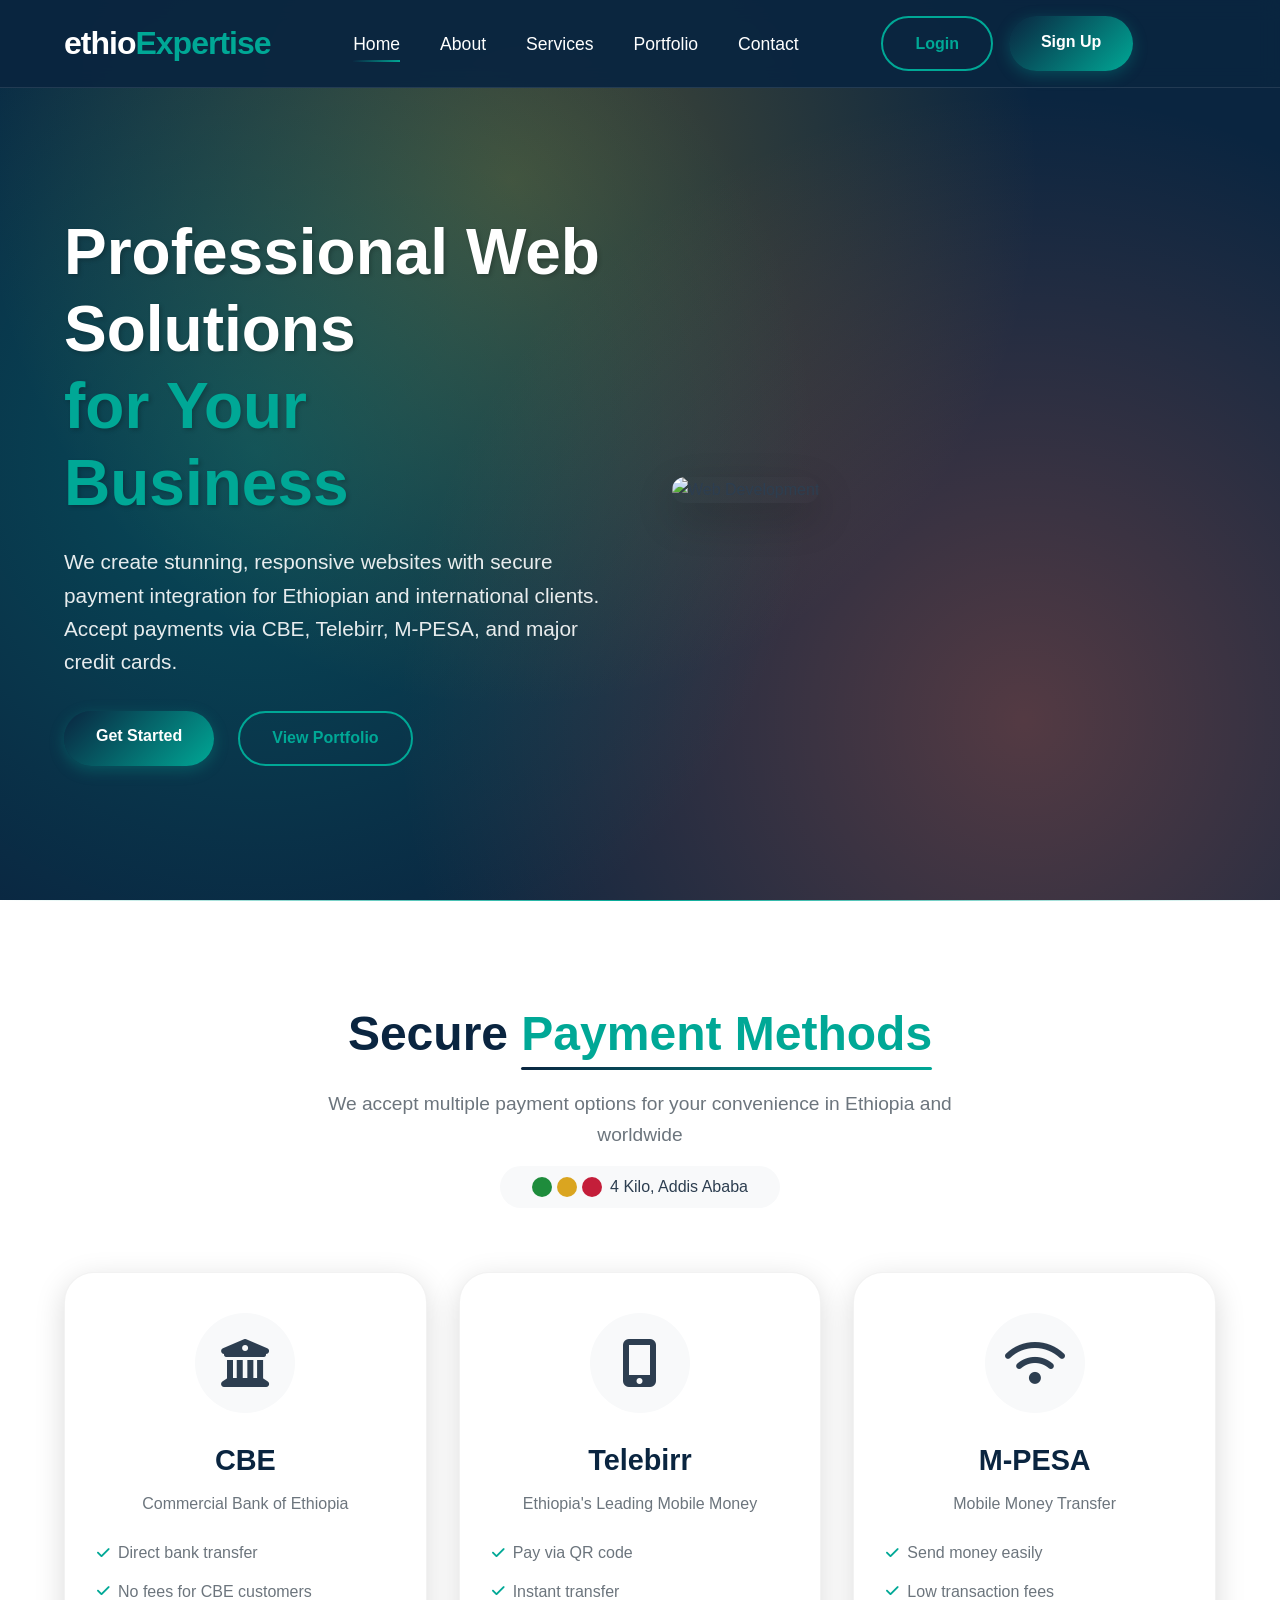
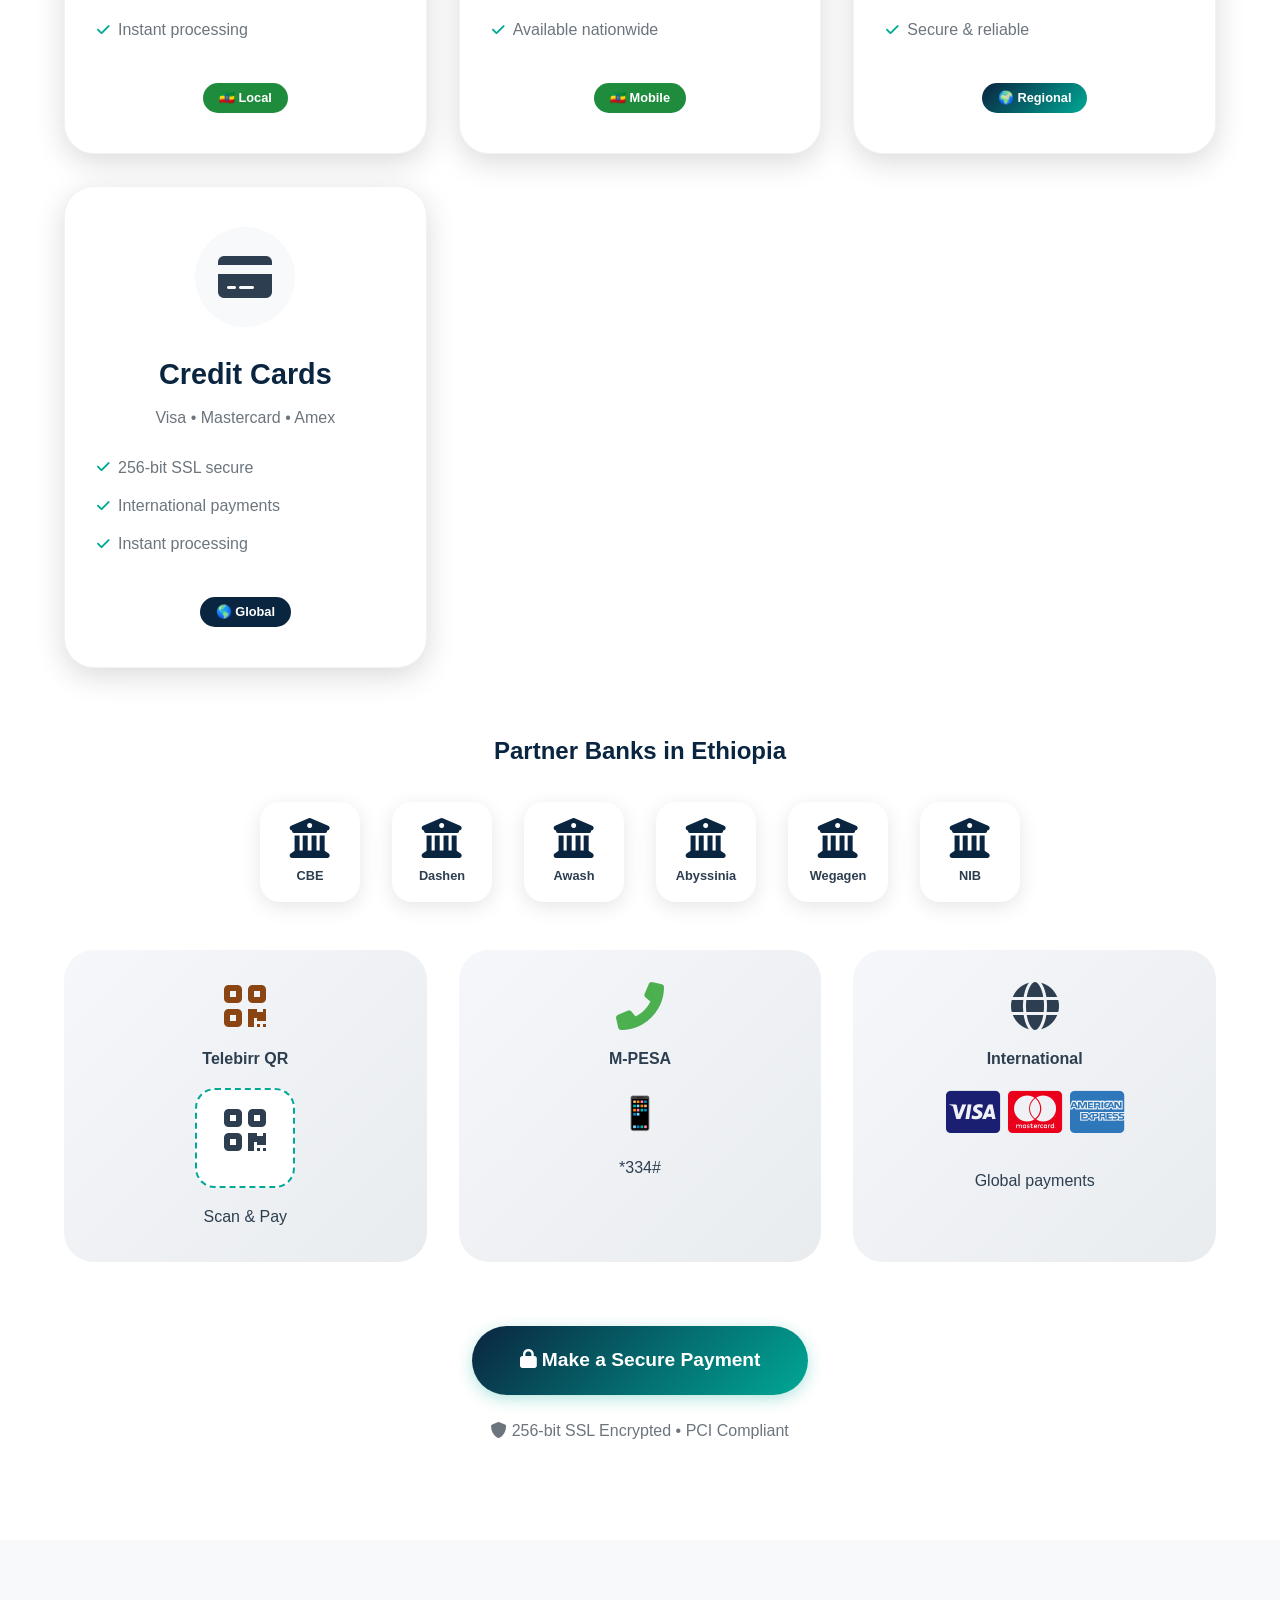
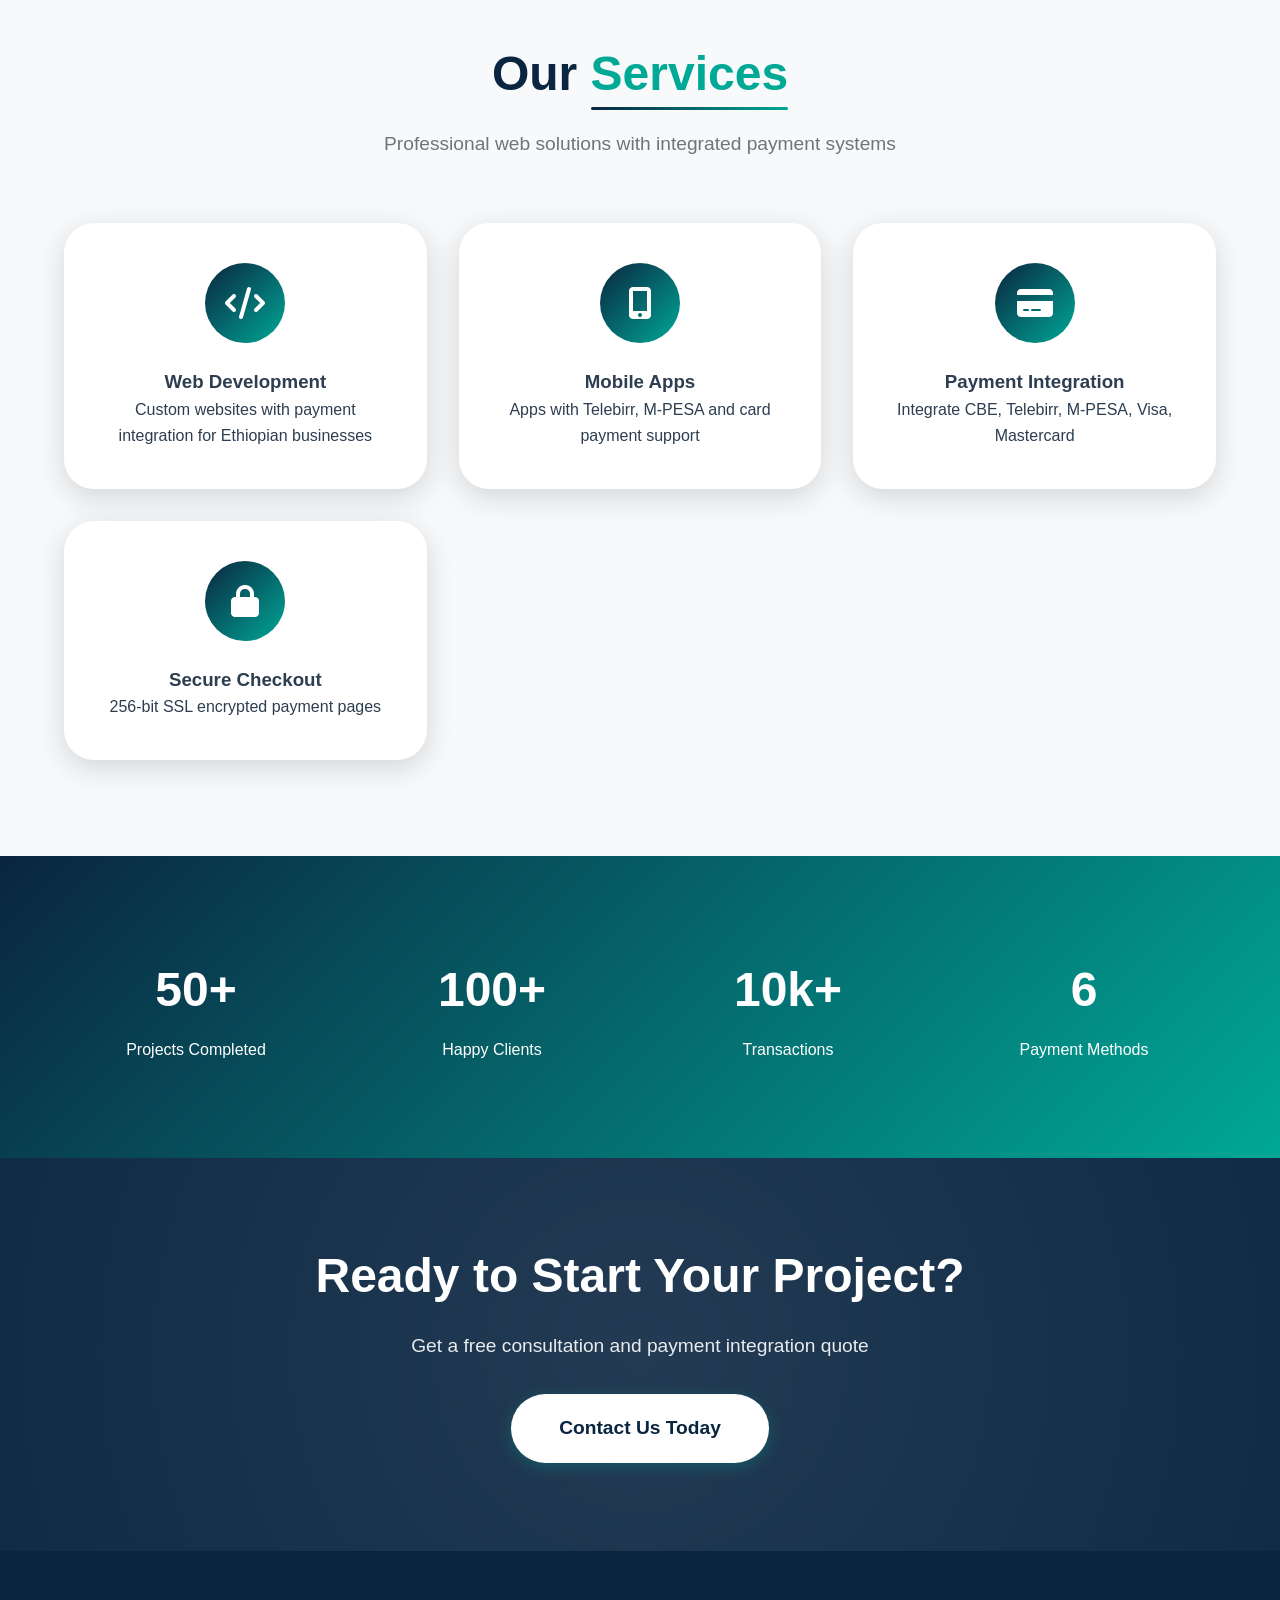
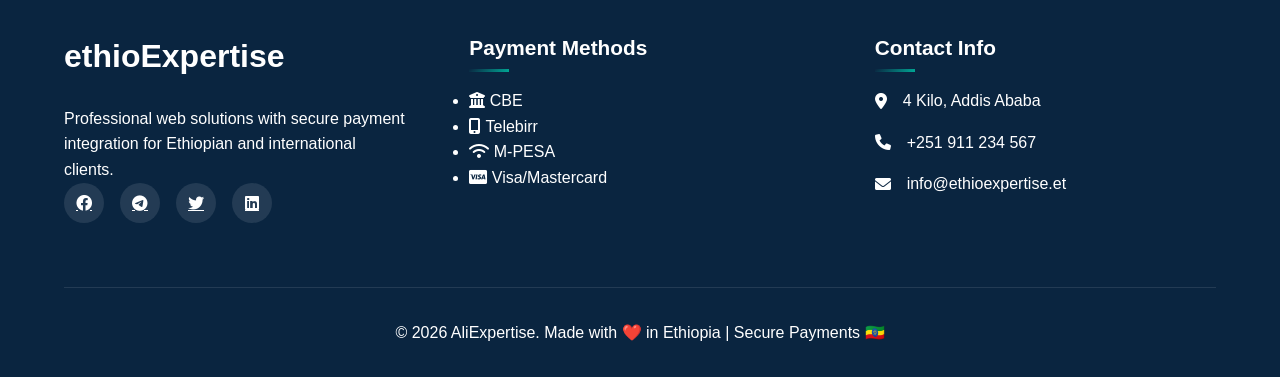
==== index.html @ d77c8ced "Add files via upload" ====
<!DOCTYPE html>
<html lang="en">
<head>
    <meta charset="UTF-8">
    <meta name="viewport" content="width=device-width, initial-scale=1.0">
    <title>ethioExpertise - Professional Web Solutions | Addis Ababa</title>
    <link rel="stylesheet" href="https://cdnjs.cloudflare.com/ajax/libs/font-awesome/6.0.0/css/all.min.css">
    <style>
        /* ===== RESET & VARIABLES ===== */
        * {
            margin: 0;
            padding: 0;
            box-sizing: border-box;
        }

        :root {
            --primary: #0A2540;
            --secondary: #00A896;
            --accent: #FF6B4A;
            --light: #F8F9FA;
            --dark: #2D3E50;
            --white: #FFFFFF;
            --gray: #6C757D;
            --ethiopia-gold: #DAA520;
            --ethiopia-green: #1E8C3C;
            --ethiopia-red: #C41E3A;
            --gradient-1: linear-gradient(135deg, #0A2540, #00A896);
            --gradient-2: linear-gradient(135deg, #FF6B4A, #FF8E53);
            --gradient-3: linear-gradient(135deg, #1E8C3C, #DAA520, #C41E3A);
            --shadow-sm: 0 5px 20px rgba(0,0,0,0.1);
            --shadow-md: 0 8px 30px rgba(0,0,0,0.15);
            --shadow-lg: 0 15px 40px rgba(0,0,0,0.2);
            --shadow-xl: 0 20px 60px rgba(0,0,0,0.3);
            --transition: all 0.3s cubic-bezier(0.4, 0, 0.2, 1);
        }

        body {
            font-family: 'Segoe UI', Tahoma, Geneva, Verdana, sans-serif;
            color: var(--dark);
            line-height: 1.6;
            overflow-x: hidden;
        }

        .container {
            width: 90%;
            max-width: 1400px;
            margin: 0 auto;
            position: relative;
        }

        /* ===== CUSTOM SCROLLBAR ===== */
        ::-webkit-scrollbar {
            width: 12px;
        }

        ::-webkit-scrollbar-track {
            background: var(--light);
        }

        ::-webkit-scrollbar-thumb {
            background: var(--gradient-1);
            border-radius: 6px;
        }

        /* ===== NAVIGATION ===== */
        .navbar {
            background: rgba(10, 37, 64, 0.95);
            backdrop-filter: blur(10px);
            padding: 1rem 0;
            position: fixed;
            top: 0;
            left: 0;
            right: 0;
            z-index: 1000;
            transition: var(--transition);
            border-bottom: 1px solid rgba(255,255,255,0.1);
        }

        .navbar.scrolled {
            padding: 0.5rem 0;
            background: rgba(10, 37, 64, 0.98);
            box-shadow: var(--shadow-lg);
        }

        .navbar .container {
            display: flex;
            justify-content: space-between;
            align-items: center;
        }

        .logo a {
            color: var(--white);
            text-decoration: none;
            font-size: 2rem;
            font-weight: 800;
            letter-spacing: -1px;
        }

        .logo span {
            color: var(--secondary);
            position: relative;
        }

        .nav-menu {
            display: flex;
            list-style: none;
            gap: 2.5rem;
        }

        .nav-menu a {
            color: var(--white);
            text-decoration: none;
            font-weight: 500;
            font-size: 1.1rem;
            position: relative;
            padding: 0.5rem 0;
            transition: var(--transition);
        }

        .nav-menu a::before {
            content: '';
            position: absolute;
            bottom: 0;
            left: 0;
            width: 100%;
            height: 2px;
            background: var(--gradient-1);
            transform: scaleX(0);
            transform-origin: right;
            transition: transform 0.3s ease;
        }

        .nav-menu a:hover::before,
        .nav-menu a.active::before {
            transform: scaleX(1);
            transform-origin: left;
        }

        .nav-buttons {
            display: flex;
            gap: 1rem;
        }

        .btn {
            display: inline-block;
            padding: 0.8rem 2rem;
            border-radius: 50px;
            text-decoration: none;
            font-weight: 600;
            transition: var(--transition);
            cursor: pointer;
            border: none;
            position: relative;
            overflow: hidden;
            z-index: 1;
        }

        .btn::before {
            content: '';
            position: absolute;
            top: 0;
            left: -100%;
            width: 100%;
            height: 100%;
            background: rgba(255,255,255,0.2);
            transition: left 0.3s ease;
            z-index: -1;
        }

        .btn:hover::before {
            left: 0;
        }

        .btn-primary {
            background: var(--gradient-1);
            color: var(--white);
            box-shadow: 0 4px 15px rgba(0,168,150,0.3);
        }

        .btn-primary:hover {
            transform: translateY(-3px);
            box-shadow: 0 8px 25px rgba(0,168,150,0.4);
        }

        .btn-outline {
            border: 2px solid var(--secondary);
            color: var(--secondary);
            background: transparent;
        }

        .btn-outline:hover {
            background: var(--secondary);
            color: var(--white);
            transform: translateY(-3px);
        }

        /* ===== HERO SECTION ===== */
        .hero {
            min-height: 100vh;
            display: flex;
            align-items: center;
            position: relative;
            overflow: hidden;
            background: var(--primary);
            padding-top: 80px;
        }

        .hero::before {
            content: '';
            position: absolute;
            top: 0;
            left: 0;
            right: 0;
            bottom: 0;
            background: 
                radial-gradient(circle at 20% 50%, rgba(0,168,150,0.3) 0%, transparent 50%),
                radial-gradient(circle at 80% 80%, rgba(255,107,74,0.3) 0%, transparent 50%),
                radial-gradient(circle at 40% 20%, rgba(218,165,32,0.3) 0%, transparent 50%);
            animation: moveGradient 15s ease infinite;
        }

        @keyframes moveGradient {
            0%, 100% { transform: scale(1); opacity: 0.5; }
            50% { transform: scale(1.2); opacity: 0.8; }
        }

        .hero .container {
            display: grid;
            grid-template-columns: 1fr 1fr;
            gap: 4rem;
            align-items: center;
            position: relative;
            z-index: 2;
        }

        .hero-content {
            color: var(--white);
            animation: slideInLeft 1s ease;
        }

        @keyframes slideInLeft {
            from {
                opacity: 0;
                transform: translateX(-50px);
            }
            to {
                opacity: 1;
                transform: translateX(0);
            }
        }

        .hero-content h1 {
            font-size: 4rem;
            font-weight: 800;
            line-height: 1.2;
            margin-bottom: 1.5rem;
            text-shadow: 2px 2px 4px rgba(0,0,0,0.2);
        }

        .hero-content h1 span {
            color: var(--secondary);
            display: inline-block;
            animation: pulse 2s infinite;
        }

        @keyframes pulse {
            0%, 100% { transform: scale(1); }
            50% { transform: scale(1.05); }
        }

        .hero-content p {
            font-size: 1.3rem;
            margin-bottom: 2rem;
            opacity: 0.9;
        }

        .hero-buttons {
            display: flex;
            gap: 1.5rem;
        }

        .hero-image {
            animation: slideInRight 1s ease;
        }

        @keyframes slideInRight {
            from {
                opacity: 0;
                transform: translateX(50px);
            }
            to {
                opacity: 1;
                transform: translateX(0);
            }
        }

        .hero-image img {
            width: 100%;
            border-radius: 20px;
            box-shadow: var(--shadow-lg);
            animation: floatImage 6s ease-in-out infinite;
        }

        @keyframes floatImage {
            0%, 100% { transform: translateY(0); }
            50% { transform: translateY(-20px); }
        }

        /* ===== PAYMENT METHODS SECTION ===== */
        .payment-section {
            padding: 6rem 0;
            background: var(--white);
            position: relative;
            overflow: hidden;
        }

        .payment-section::before {
            content: '';
            position: absolute;
            top: 0;
            left: 0;
            right: 0;
            height: 1px;
            background: linear-gradient(90deg, transparent, var(--secondary), transparent);
        }

        .section-header {
            text-align: center;
            margin-bottom: 4rem;
        }

        .section-header h2 {
            font-size: 3rem;
            margin-bottom: 1rem;
            color: var(--primary);
        }

        .section-header h2 span {
            color: var(--secondary);
            position: relative;
        }

        .section-header h2 span::after {
            content: '';
            position: absolute;
            bottom: -10px;
            left: 0;
            width: 100%;
            height: 3px;
            background: var(--gradient-1);
            border-radius: 2px;
        }

        .section-header p {
            font-size: 1.2rem;
            color: var(--gray);
            max-width: 700px;
            margin: 0 auto;
        }

        .ethiopia-flag-badge {
            display: inline-flex;
            align-items: center;
            gap: 0.5rem;
            background: var(--light);
            padding: 0.5rem 2rem;
            border-radius: 50px;
            margin-top: 1rem;
        }

        .flag-dots {
            display: flex;
            gap: 5px;
        }

        .flag-dot {
            width: 20px;
            height: 20px;
            border-radius: 50%;
        }

        .flag-dot.green { background: var(--ethiopia-green); }
        .flag-dot.yellow { background: var(--ethiopia-gold); }
        .flag-dot.red { background: var(--ethiopia-red); }

        /* Payment Methods Grid */
        .payment-grid {
            display: grid;
            grid-template-columns: repeat(auto-fit, minmax(300px, 1fr));
            gap: 2rem;
            margin-top: 3rem;
        }

        .payment-card {
            background: var(--white);
            padding: 2.5rem 2rem;
            border-radius: 30px;
            box-shadow: var(--shadow-md);
            transition: var(--transition);
            text-align: center;
            border: 1px solid rgba(0,0,0,0.05);
            position: relative;
            overflow: hidden;
            cursor: pointer;
        }

        .payment-card::before {
            content: '';
            position: absolute;
            top: 0;
            left: 0;
            width: 100%;
            height: 5px;
            background: var(--gradient-1);
            transform: scaleX(0);
            transition: transform 0.5s ease;
        }

        .payment-card:hover::before {
            transform: scaleX(1);
        }

        .payment-card:hover {
            transform: translateY(-15px);
            box-shadow: var(--shadow-xl);
        }

        .payment-icon {
            width: 100px;
            height: 100px;
            margin: 0 auto 1.5rem;
            background: var(--light);
            border-radius: 50%;
            display: flex;
            align-items: center;
            justify-content: center;
            font-size: 3rem;
            transition: var(--transition);
        }

        .payment-card:hover .payment-icon {
            transform: rotateY(360deg);
            background: var(--gradient-1);
            color: var(--white);
        }

        .payment-card h3 {
            font-size: 1.8rem;
            margin-bottom: 0.5rem;
            color: var(--primary);
        }

        .payment-card p {
            color: var(--gray);
            margin-bottom: 1.5rem;
        }

        .payment-features {
            list-style: none;
            text-align: left;
            margin-bottom: 1.5rem;
        }

        .payment-features li {
            display: flex;
            align-items: center;
            gap: 0.5rem;
            margin-bottom: 0.8rem;
            color: var(--gray);
        }

        .payment-features i {
            color: var(--secondary);
            font-size: 0.9rem;
        }

        .payment-badge {
            display: inline-block;
            padding: 0.3rem 1rem;
            background: var(--gradient-1);
            color: var(--white);
            border-radius: 50px;
            font-size: 0.8rem;
            font-weight: 600;
            margin-top: 1rem;
        }

        .payment-badge.local {
            background: var(--ethiopia-green);
        }

        .payment-badge.international {
            background: var(--primary);
        }

        /* Bank Partners */
        .bank-partners {
            margin-top: 4rem;
            text-align: center;
        }

        .bank-partners h3 {
            font-size: 1.5rem;
            color: var(--primary);
            margin-bottom: 2rem;
        }

        .bank-grid {
            display: flex;
            justify-content: center;
            flex-wrap: wrap;
            gap: 2rem;
        }

        .bank-item {
            width: 100px;
            height: 100px;
            background: var(--white);
            border-radius: 20px;
            display: flex;
            align-items: center;
            justify-content: center;
            flex-direction: column;
            gap: 0.5rem;
            box-shadow: var(--shadow-sm);
            transition: var(--transition);
            cursor: pointer;
        }

        .bank-item:hover {
            transform: translateY(-10px) scale(1.05);
            box-shadow: var(--shadow-lg);
            background: var(--gradient-1);
            color: var(--white);
        }

        .bank-item i {
            font-size: 2.5rem;
            color: var(--primary);
            transition: var(--transition);
        }

        .bank-item:hover i {
            color: var(--white);
        }

        .bank-item span {
            font-size: 0.8rem;
            font-weight: 600;
        }

        /* Mobile Money Section */
        .mobile-money-showcase {
            display: grid;
            grid-template-columns: repeat(3, 1fr);
            gap: 2rem;
            margin-top: 3rem;
        }

        .mobile-card {
            background: linear-gradient(135deg, #f5f7fa, #e9ecef);
            padding: 2rem;
            border-radius: 30px;
            text-align: center;
            transition: var(--transition);
        }

        .mobile-card:hover {
            transform: translateY(-10px);
            box-shadow: var(--shadow-lg);
        }

        .mobile-card i {
            font-size: 3rem;
            margin-bottom: 1rem;
        }

        .mobile-card .telebirr { color: #8B4513; }
        .mobile-card .mpesa { color: #4CAF50; }
        .mobile-card .airtel { color: #E30A17; }

        .qr-simulator {
            width: 100px;
            height: 100px;
            background: var(--white);
            border-radius: 20px;
            margin: 1rem auto;
            display: flex;
            align-items: center;
            justify-content: center;
            font-size: 2rem;
            color: var(--dark);
            border: 2px dashed var(--secondary);
        }

        /* ===== SERVICES SECTION ===== */
        .services {
            padding: 6rem 0;
            background: var(--light);
        }

        .services-grid {
            display: grid;
            grid-template-columns: repeat(auto-fit, minmax(280px, 1fr));
            gap: 2rem;
        }

        .service-card {
            background: var(--white);
            padding: 2.5rem 2rem;
            border-radius: 30px;
            box-shadow: var(--shadow-md);
            transition: var(--transition);
            text-align: center;
        }

        .service-card:hover {
            transform: translateY(-10px);
            box-shadow: var(--shadow-lg);
        }

        .service-icon {
            width: 80px;
            height: 80px;
            background: var(--gradient-1);
            border-radius: 50%;
            display: flex;
            align-items: center;
            justify-content: center;
            margin: 0 auto 1.5rem;
            font-size: 2rem;
            color: var(--white);
        }

        /* ===== STATS SECTION ===== */
        .stats {
            padding: 4rem 0;
            background: var(--gradient-1);
            color: var(--white);
        }

        .stats-grid {
            display: grid;
            grid-template-columns: repeat(auto-fit, minmax(200px, 1fr));
            gap: 2rem;
            text-align: center;
        }

        .stat-item {
            padding: 2rem;
        }

        .stat-number {
            font-size: 3rem;
            font-weight: 800;
            margin-bottom: 0.5rem;
        }

        /* ===== CTA SECTION ===== */
        .cta-section {
            padding: 5rem 0;
            background: var(--primary);
            color: var(--white);
            text-align: center;
            position: relative;
            overflow: hidden;
        }

        .cta-section::before {
            content: '';
            position: absolute;
            top: -50%;
            left: -50%;
            width: 200%;
            height: 200%;
            background: radial-gradient(circle, rgba(255,255,255,0.1) 0%, transparent 70%);
            animation: rotate 30s linear infinite;
        }

        @keyframes rotate {
            from { transform: rotate(0deg); }
            to { transform: rotate(360deg); }
        }

        .cta-section h2 {
            font-size: 3rem;
            margin-bottom: 1rem;
            position: relative;
            z-index: 2;
        }

        .cta-section p {
            font-size: 1.2rem;
            margin-bottom: 2rem;
            opacity: 0.9;
            position: relative;
            z-index: 2;
        }

        .cta-section .btn {
            background: var(--white);
            color: var(--primary);
            font-size: 1.2rem;
            padding: 1.2rem 3rem;
            position: relative;
            z-index: 2;
        }

        /* ===== FOOTER ===== */
        footer {
            background: var(--primary);
            color: var(--white);
            padding: 5rem 0 2rem;
        }

        .footer-content {
            display: grid;
            grid-template-columns: repeat(auto-fit, minmax(250px, 1fr));
            gap: 4rem;
            margin-bottom: 4rem;
        }

        .footer-section h3 {
            font-size: 2rem;
            margin-bottom: 1.5rem;
        }

        .footer-section h4 {
            font-size: 1.3rem;
            margin-bottom: 1.5rem;
            position: relative;
        }

        .footer-section h4::after {
            content: '';
            position: absolute;
            bottom: -8px;
            left: 0;
            width: 40px;
            height: 3px;
            background: var(--gradient-1);
        }

        .social-links {
            display: flex;
            gap: 1rem;
        }

        .social-links a {
            width: 40px;
            height: 40px;
            background: rgba(255,255,255,0.1);
            border-radius: 50%;
            display: flex;
            align-items: center;
            justify-content: center;
            color: var(--white);
            transition: var(--transition);
        }

        .social-links a:hover {
            background: var(--secondary);
            transform: translateY(-5px);
        }

        .contact-info li {
            display: flex;
            align-items: center;
            gap: 1rem;
            margin-bottom: 1rem;
        }

        .footer-bottom {
            text-align: center;
            padding-top: 2rem;
            border-top: 1px solid rgba(255,255,255,0.1);
        }

        /* ===== RESPONSIVE ===== */
        @media (max-width: 992px) {
            .hero .container {
                grid-template-columns: 1fr;
                text-align: center;
            }

            .hero-buttons {
                justify-content: center;
            }

            .mobile-money-showcase {
                grid-template-columns: 1fr;
            }
        }

        @media (max-width: 768px) {
            .nav-menu,
            .nav-buttons {
                display: none;
            }

            .hamburger {
                display: flex;
            }

            .hero-content h1 {
                font-size: 2.5rem;
            }

            .payment-grid {
                grid-template-columns: 1fr;
            }

            .bank-grid {
                gap: 1rem;
            }

            .bank-item {
                width: 80px;
                height: 80px;
            }
        }
    </style>
</head>
<body>
    <!-- Navigation -->
    <nav class="navbar" id="navbar">
        <div class="container">
            <div class="logo">
                <a href="index.html">ethio<span>Expertise</span></a>
            </div>
            <ul class="nav-menu" id="navMenu">
                <li><a href="index.html" class="active">Home</a></li>
                <li><a href="about.html">About</a></li>
                <li><a href="services.html">Services</a></li>
                <li><a href="portfolio.html">Portfolio</a></li>
                <li><a href="contact.html">Contact</a></li>
            </ul>
            <div class="nav-buttons">
                <a href="login.html" class="btn btn-outline">Login</a>
                <a href="signup.html" class="btn btn-primary">Sign Up</a>
            </div>
            <div class="hamburger" id="hamburger">
                <span></span>
                <span></span>
                <span></span>
            </div>
        </div>
    </nav>

    <!-- Hero Section -->
    <section class="hero">
        <div class="container">
            <div class="hero-content">
                <h1>Professional Web Solutions <br> <span>for Your Business</span></h1>
                <p>We create stunning, responsive websites with secure payment integration for Ethiopian and international clients. Accept payments via CBE, Telebirr, M-PESA, and major credit cards.</p>
                <div class="hero-buttons">
                    <a href="services.html" class="btn btn-primary">Get Started</a>
                    <a href="portfolio.html" class="btn btn-outline">View Portfolio</a>
                </div>
            </div>
            <div class="hero-image">
                <img src="https://images.unsplash.com/photo-1581291518633-83b4ebd1d83e?w=600&h=400&fit=crop" alt="Web Development">
            </div>
        </div>
    </section>

    <!-- Payment Methods Section - NEW -->
    <section class="payment-section">
        <div class="container">
            <div class="section-header">
                <h2>Secure <span>Payment Methods</span></h2>
                <p>We accept multiple payment options for your convenience in Ethiopia and worldwide</p>
                <div class="ethiopia-flag-badge">
                    <div class="flag-dots">
                        <div class="flag-dot green"></div>
                        <div class="flag-dot yellow"></div>
                        <div class="flag-dot red"></div>
                    </div>
                    <span>4 Kilo, Addis Ababa</span>
                </div>
            </div>

            <!-- Payment Methods Grid -->
            <div class="payment-grid">
                <!-- CBE Card -->
                <div class="payment-card" onclick="location.href='payment.html?method=cbe'">
                    <div class="payment-icon">
                        <i class="fas fa-university"></i>
                    </div>
                    <h3>CBE</h3>
                    <p>Commercial Bank of Ethiopia</p>
                    <ul class="payment-features">
                        <li><i class="fas fa-check"></i> Direct bank transfer</li>
                        <li><i class="fas fa-check"></i> No fees for CBE customers</li>
                        <li><i class="fas fa-check"></i> Instant processing</li>
                    </ul>
                    <span class="payment-badge local">🇪🇹 Local</span>
                </div>

                <!-- Telebirr Card -->
                <div class="payment-card" onclick="location.href='payment.html?method=telebirr'">
                    <div class="payment-icon">
                        <i class="fas fa-mobile-alt"></i>
                    </div>
                    <h3>Telebirr</h3>
                    <p>Ethiopia's Leading Mobile Money</p>
                    <ul class="payment-features">
                        <li><i class="fas fa-check"></i> Pay via QR code</li>
                        <li><i class="fas fa-check"></i> Instant transfer</li>
                        <li><i class="fas fa-check"></i> Available nationwide</li>
                    </ul>
                    <span class="payment-badge local">🇪🇹 Mobile</span>
                </div>

                <!-- M-PESA Card -->
                <div class="payment-card" onclick="location.href='payment.html?method=mpesa'">
                    <div class="payment-icon">
                        <i class="fas fa-wifi"></i>
                    </div>
                    <h3>M-PESA</h3>
                    <p>Mobile Money Transfer</p>
                    <ul class="payment-features">
                        <li><i class="fas fa-check"></i> Send money easily</li>
                        <li><i class="fas fa-check"></i> Low transaction fees</li>
                        <li><i class="fas fa-check"></i> Secure & reliable</li>
                    </ul>
                    <span class="payment-badge">🌍 Regional</span>
                </div>

                <!-- Visa/Mastercard Card -->
                <div class="payment-card" onclick="location.href='payment.html?method=card'">
                    <div class="payment-icon">
                        <i class="fas fa-credit-card"></i>
                    </div>
                    <h3>Credit Cards</h3>
                    <p>Visa • Mastercard • Amex</p>
                    <ul class="payment-features">
                        <li><i class="fas fa-check"></i> 256-bit SSL secure</li>
                        <li><i class="fas fa-check"></i> International payments</li>
                        <li><i class="fas fa-check"></i> Instant processing</li>
                    </ul>
                    <span class="payment-badge international">🌎 Global</span>
                </div>
            </div>

            <!-- Bank Partners -->
            <div class="bank-partners">
                <h3>Partner Banks in Ethiopia</h3>
                <div class="bank-grid">
                    <div class="bank-item">
                        <i class="fas fa-university"></i>
                        <span>CBE</span>
                    </div>
                    <div class="bank-item">
                        <i class="fas fa-university"></i>
                        <span>Dashen</span>
                    </div>
                    <div class="bank-item">
                        <i class="fas fa-university"></i>
                        <span>Awash</span>
                    </div>
                    <div class="bank-item">
                        <i class="fas fa-university"></i>
                        <span>Abyssinia</span>
                    </div>
                    <div class="bank-item">
                        <i class="fas fa-university"></i>
                        <span>Wegagen</span>
                    </div>
                    <div class="bank-item">
                        <i class="fas fa-university"></i>
                        <span>NIB</span>
                    </div>
                </div>
            </div>

            <!-- Mobile Money Showcase -->
            <div class="mobile-money-showcase">
                <div class="mobile-card">
                    <i class="fas fa-qrcode telebirr"></i>
                    <h4>Telebirr QR</h4>
                    <div class="qr-simulator">
                        <i class="fas fa-qrcode"></i>
                    </div>
                    <p>Scan & Pay</p>
                </div>
                <div class="mobile-card">
                    <i class="fas fa-phone-alt mpesa"></i>
                    <h4>M-PESA</h4>
                    <div style="font-size: 2rem; margin: 1rem 0;">📱</div>
                    <p>*334#</p>
                </div>
                <div class="mobile-card">
                    <i class="fas fa-globe"></i>
                    <h4>International</h4>
                    <div style="display: flex; gap: 0.5rem; justify-content: center; margin: 1rem 0;">
                        <i class="fab fa-cc-visa" style="color: #1A1F71;"></i>
                        <i class="fab fa-cc-mastercard" style="color: #EB001B;"></i>
                        <i class="fab fa-cc-amex" style="color: #2E77BB;"></i>
                    </div>
                    <p>Global payments</p>
                </div>
            </div>

            <!-- Payment CTA -->
            <div style="text-align: center; margin-top: 4rem;">
                <a href="payment.html" class="btn btn-primary" style="font-size: 1.2rem; padding: 1.2rem 3rem;">
                    <i class="fas fa-lock"></i> Make a Secure Payment
                </a>
                <p style="margin-top: 1rem; color: var(--gray);">
                    <i class="fas fa-shield-alt"></i> 256-bit SSL Encrypted • PCI Compliant
                </p>
            </div>
        </div>
    </section>

    <!-- Services Section -->
    <section class="services">
        <div class="container">
            <div class="section-header">
                <h2>Our <span>Services</span></h2>
                <p>Professional web solutions with integrated payment systems</p>
            </div>
            <div class="services-grid">
                <div class="service-card">
                    <div class="service-icon">
                        <i class="fas fa-code"></i>
                    </div>
                    <h3>Web Development</h3>
                    <p>Custom websites with payment integration for Ethiopian businesses</p>
                </div>
                <div class="service-card">
                    <div class="service-icon">
                        <i class="fas fa-mobile-alt"></i>
                    </div>
                    <h3>Mobile Apps</h3>
                    <p>Apps with Telebirr, M-PESA and card payment support</p>
                </div>
                <div class="service-card">
                    <div class="service-icon">
                        <i class="fas fa-credit-card"></i>
                    </div>
                    <h3>Payment Integration</h3>
                    <p>Integrate CBE, Telebirr, M-PESA, Visa, Mastercard</p>
                </div>
                <div class="service-card">
                    <div class="service-icon">
                        <i class="fas fa-lock"></i>
                    </div>
                    <h3>Secure Checkout</h3>
                    <p>256-bit SSL encrypted payment pages</p>
                </div>
            </div>
        </div>
    </section>

    <!-- Stats Section -->
    <section class="stats">
        <div class="container">
            <div class="stats-grid">
                <div class="stat-item">
                    <div class="stat-number">50+</div>
                    <p>Projects Completed</p>
                </div>
                <div class="stat-item">
                    <div class="stat-number">100+</div>
                    <p>Happy Clients</p>
                </div>
                <div class="stat-item">
                    <div class="stat-number">10k+</div>
                    <p>Transactions</p>
                </div>
                <div class="stat-item">
                    <div class="stat-number">6</div>
                    <p>Payment Methods</p>
                </div>
            </div>
        </div>
    </section>

    <!-- CTA Section -->
    <section class="cta-section">
        <div class="container">
            <h2>Ready to Start Your Project?</h2>
            <p>Get a free consultation and payment integration quote</p>
            <a href="contact.html" class="btn btn-primary">Contact Us Today</a>
        </div>
    </section>

    <!-- Footer -->
    <footer>
        <div class="container">
            <div class="footer-content">
                <div class="footer-section">
                    <h3>ethioExpertise</h3>
                    <p>Professional web solutions with secure payment integration for Ethiopian and international clients.</p>
                    <div class="social-links">
                        <a href="#"><i class="fab fa-facebook"></i></a>
                        <a href="#"><i class="fab fa-telegram"></i></a>
                        <a href="#"><i class="fab fa-twitter"></i></a>
                        <a href="#"><i class="fab fa-linkedin"></i></a>
                    </div>
                </div>
                <div class="footer-section">
                    <h4>Payment Methods</h4>
                    <ul>
                        <li><i class="fas fa-university"></i> CBE</li>
                        <li><i class="fas fa-mobile-alt"></i> Telebirr</li>
                        <li><i class="fas fa-wifi"></i> M-PESA</li>
                        <li><i class="fab fa-cc-visa"></i> Visa/Mastercard</li>
                    </ul>
                </div>
                <div class="footer-section">
                    <h4>Contact Info</h4>
                    <ul class="contact-info">
                        <li><i class="fas fa-map-marker-alt"></i> 4 Kilo, Addis Ababa</li>
                        <li><i class="fas fa-phone"></i> +251 911 234 567</li>
                        <li><i class="fas fa-envelope"></i> info@ethioexpertise.et</li>
                    </ul>
                </div>
            </div>
            <div class="footer-bottom">
                <p>&copy; 2026 AliExpertise. Made with ❤️ in Ethiopia | Secure Payments 🇪🇹</p>
            </div>
        </div>
    </footer>

    <script>
        // Navbar scroll effect
        window.addEventListener('scroll', () => {
            const navbar = document.getElementById('navbar');
            if (window.scrollY > 50) {
                navbar.classList.add('scrolled');
            } else {
                navbar.classList.remove('scrolled');
            }
        });

        // Mobile menu toggle
        const hamburger = document.getElementById('hamburger');
        const navMenu = document.getElementById('navMenu');

        hamburger.addEventListener('click', () => {
            hamburger.classList.toggle('active');
            navMenu.classList.toggle('active');
        });

        // Counter animation
        function animateStats() {
            const stats = document.querySelectorAll('.stat-number');
            stats.forEach(stat => {
                const value = stat.innerText.replace('+', '');
                // Animation logic here
            });
        }

        // Intersection Observer for animations
        const observer = new IntersectionObserver((entries) => {
            entries.forEach(entry => {
                if (entry.isIntersecting) {
                    entry.target.style.opacity = 1;
                    entry.target.style.transform = 'translateY(0)';
                }
            });
        });

        document.querySelectorAll('.payment-card, .service-card').forEach(el => {
            el.style.opacity = 0;
            el.style.transform = 'translateY(20px)';
            el.style.transition = 'all 0.6s ease';
            observer.observe(el);
        });
    </script>
</body>
</html>
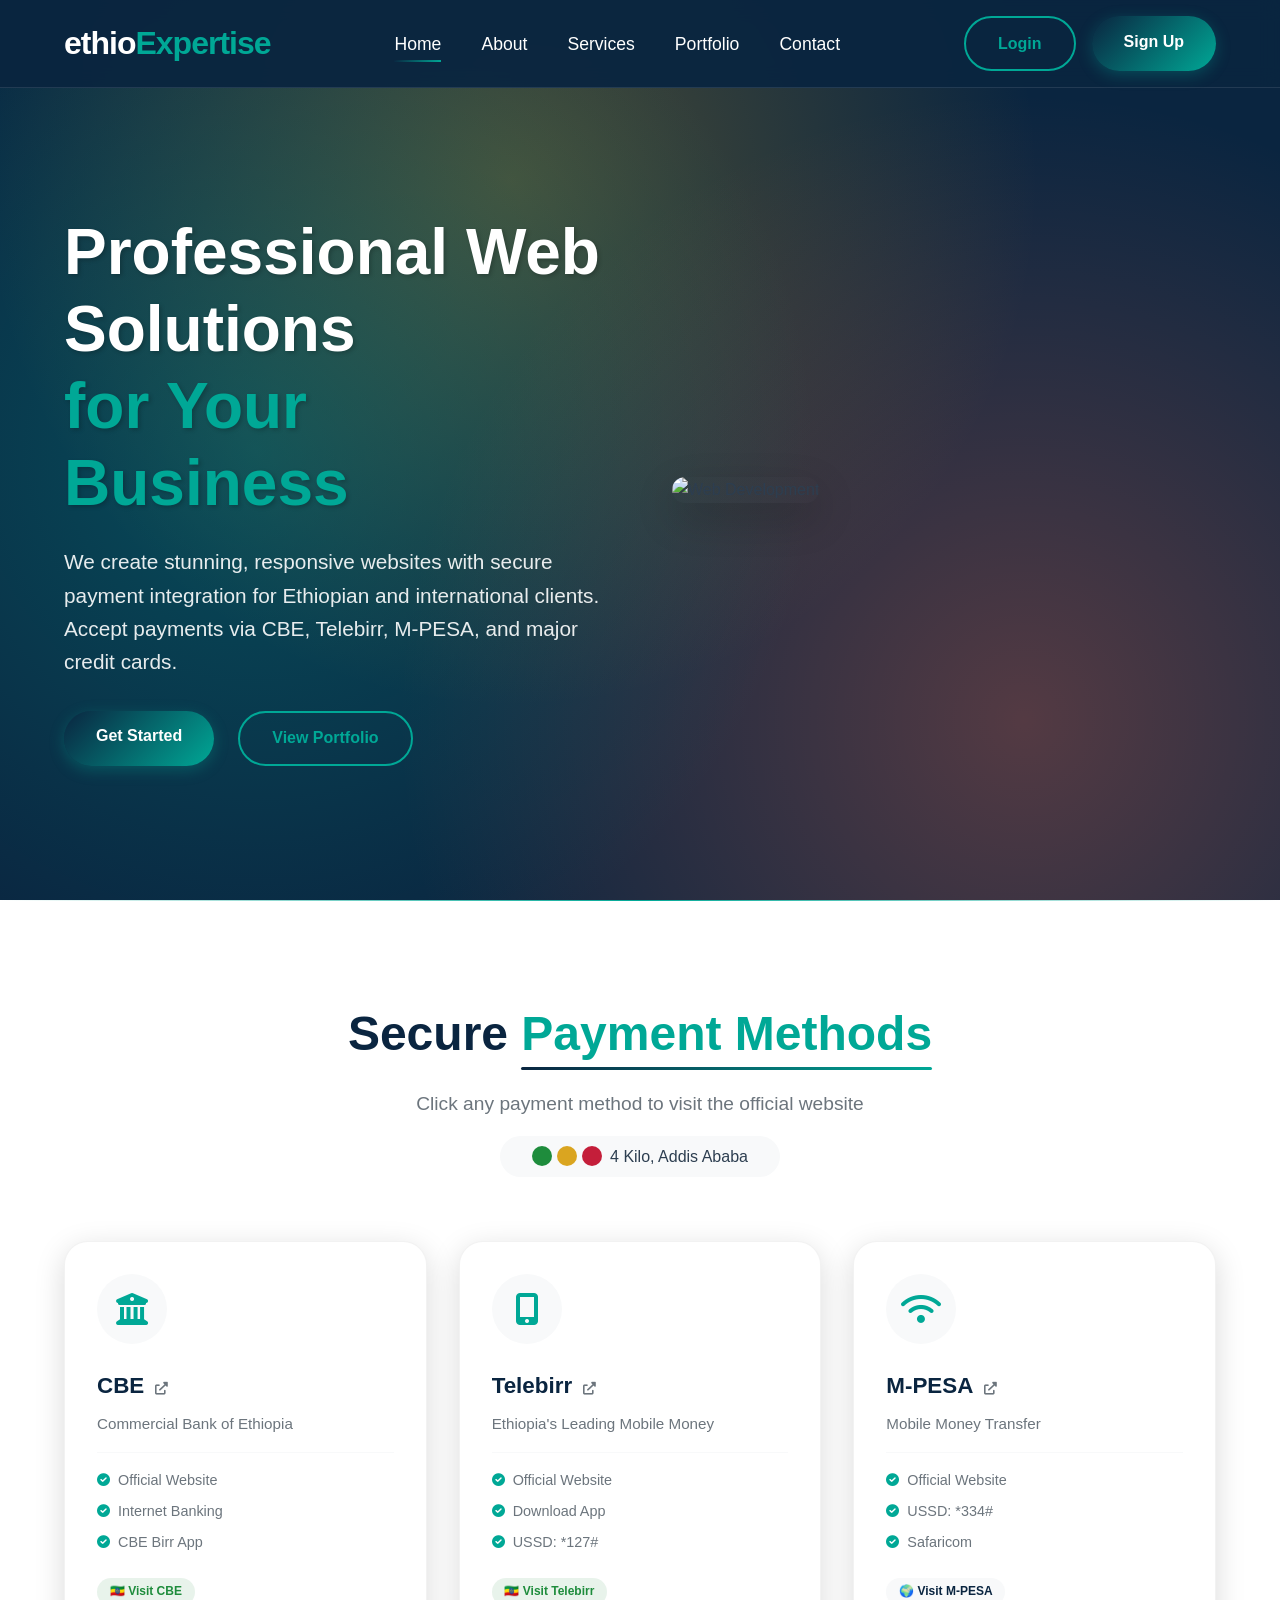
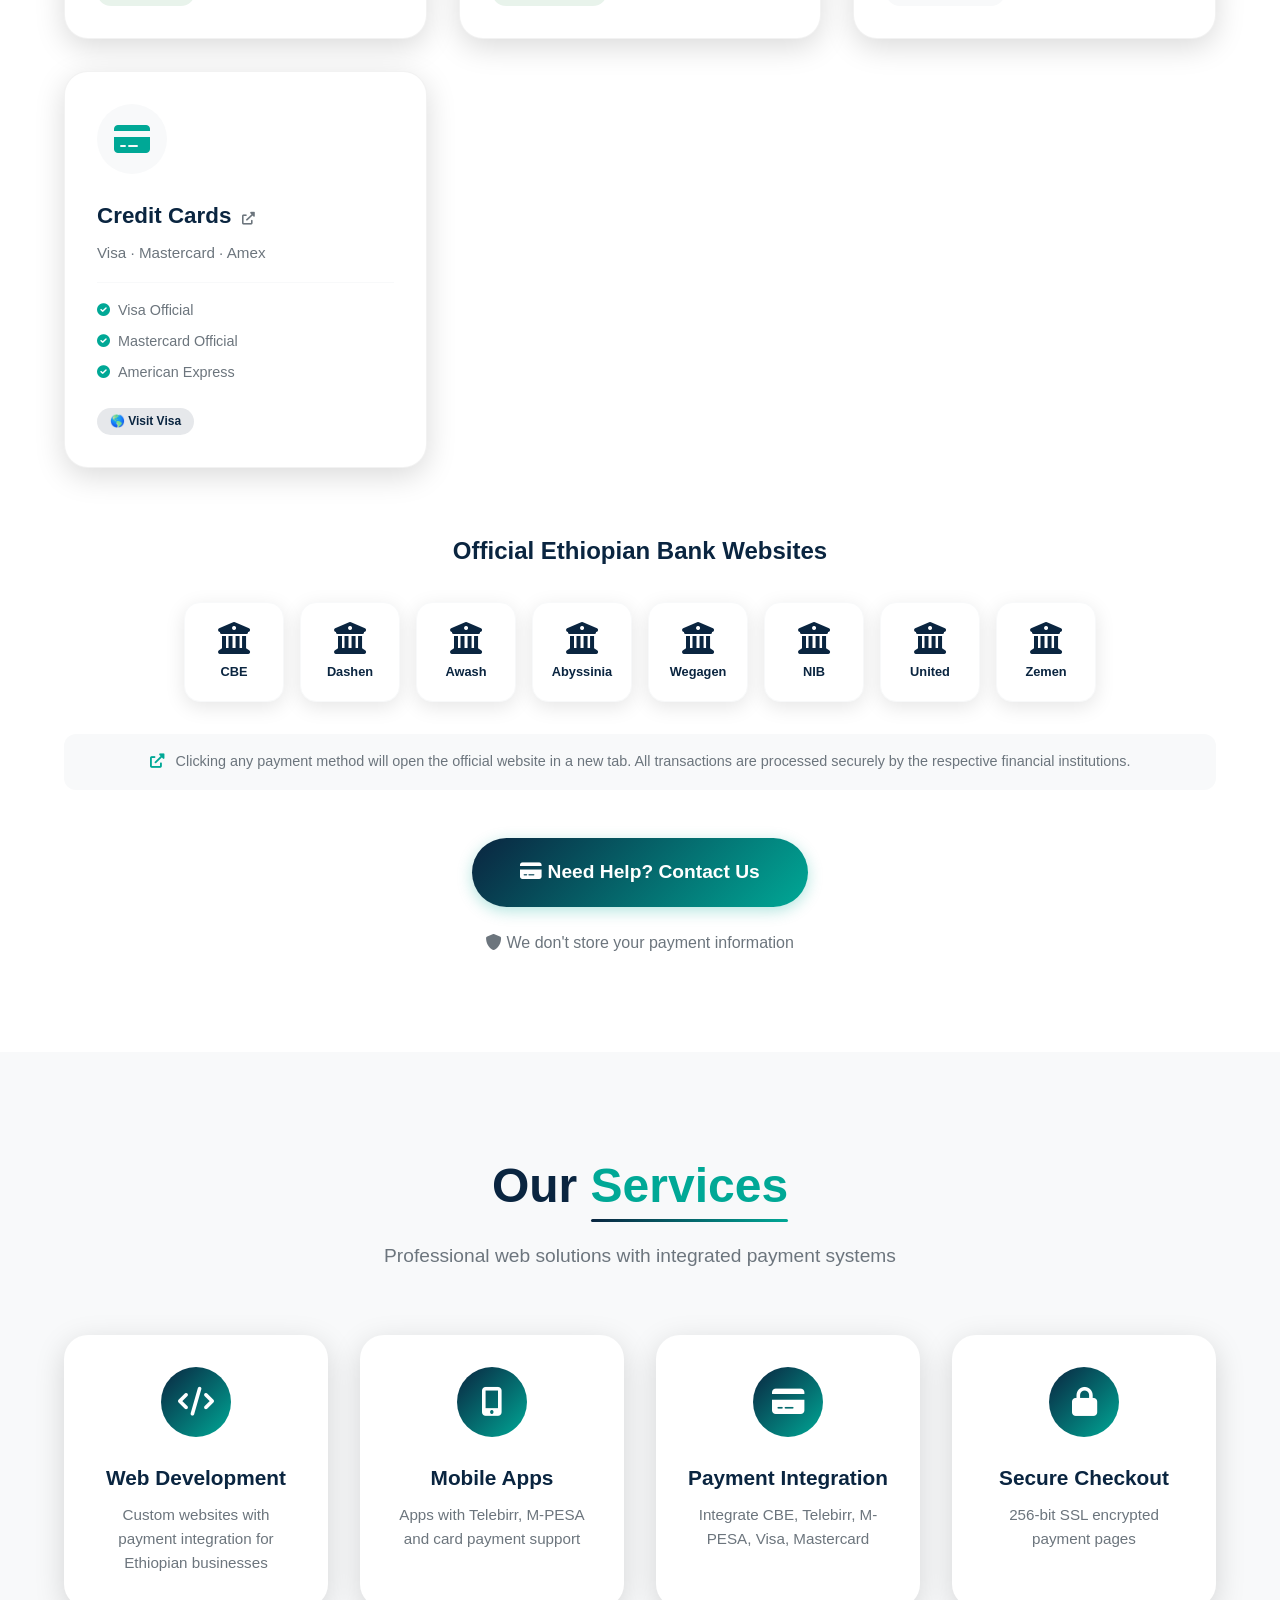
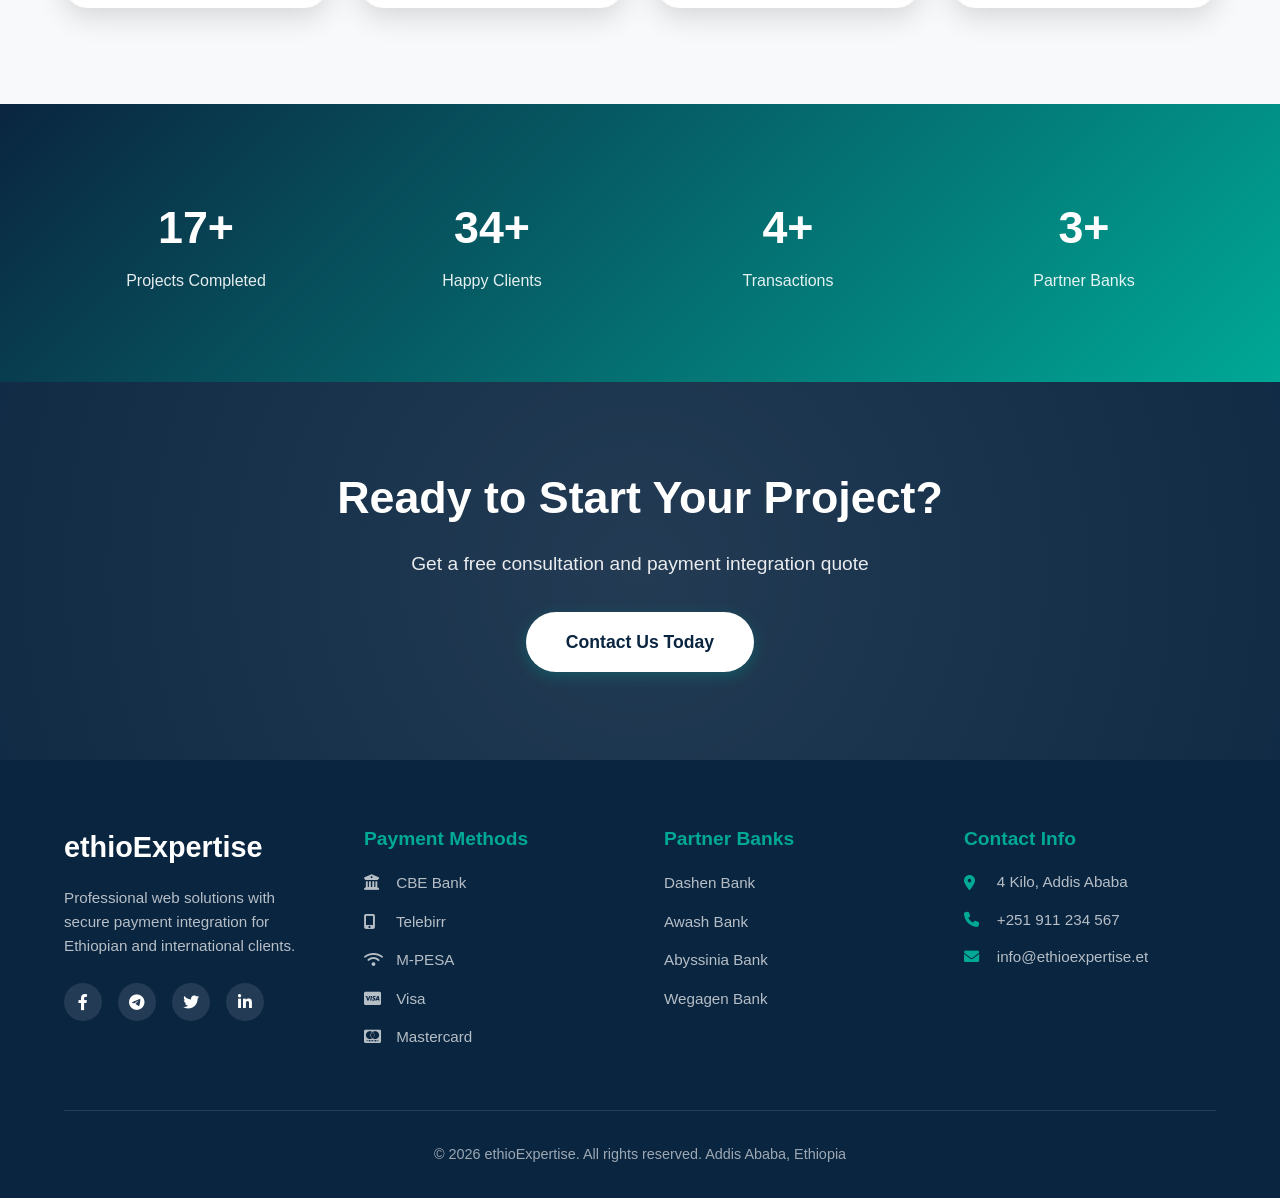
==== commit 7cadffe8: "Update index.html" ====
--- a/index.html
+++ b/index.html
@@ -386,111 +386,108 @@
         /* Payment Methods Grid */
         .payment-grid {
             display: grid;
-            grid-template-columns: repeat(auto-fit, minmax(300px, 1fr));
+            grid-template-columns: repeat(auto-fit, minmax(280px, 1fr));
             gap: 2rem;
             margin-top: 3rem;
         }
 
         .payment-card {
             background: var(--white);
-            padding: 2.5rem 2rem;
-            border-radius: 30px;
+            padding: 2rem;
+            border-radius: 24px;
             box-shadow: var(--shadow-md);
             transition: var(--transition);
-            text-align: center;
             border: 1px solid rgba(0,0,0,0.05);
-            position: relative;
-            overflow: hidden;
             cursor: pointer;
-        }
-
-        .payment-card::before {
-            content: '';
-            position: absolute;
-            top: 0;
-            left: 0;
-            width: 100%;
-            height: 5px;
-            background: var(--gradient-1);
-            transform: scaleX(0);
-            transition: transform 0.5s ease;
-        }
-
-        .payment-card:hover::before {
-            transform: scaleX(1);
+            text-decoration: none;
+            color: inherit;
+            display: block;
         }
 
         .payment-card:hover {
-            transform: translateY(-15px);
+            transform: translateY(-8px);
             box-shadow: var(--shadow-xl);
+            border-color: var(--secondary);
         }
 
         .payment-icon {
-            width: 100px;
-            height: 100px;
-            margin: 0 auto 1.5rem;
+            width: 70px;
+            height: 70px;
             background: var(--light);
             border-radius: 50%;
             display: flex;
             align-items: center;
             justify-content: center;
-            font-size: 3rem;
+            margin-bottom: 1.5rem;
+            font-size: 2rem;
+            color: var(--secondary);
             transition: var(--transition);
         }
 
         .payment-card:hover .payment-icon {
-            transform: rotateY(360deg);
             background: var(--gradient-1);
             color: var(--white);
+            transform: scale(1.1);
         }
 
         .payment-card h3 {
-            font-size: 1.8rem;
+            font-size: 1.4rem;
             margin-bottom: 0.5rem;
             color: var(--primary);
         }
 
         .payment-card p {
             color: var(--gray);
-            margin-bottom: 1.5rem;
-        }
-
-        .payment-features {
-            list-style: none;
-            text-align: left;
-            margin-bottom: 1.5rem;
-        }
-
-        .payment-features li {
+            font-size: 0.95rem;
+            margin-bottom: 1rem;
+        }
+
+        .payment-details {
+            border-top: 1px solid var(--light);
+            padding-top: 1rem;
+            margin-top: 0.5rem;
+        }
+
+        .detail-item {
             display: flex;
             align-items: center;
             gap: 0.5rem;
-            margin-bottom: 0.8rem;
+            font-size: 0.9rem;
             color: var(--gray);
-        }
-
-        .payment-features i {
+            margin-bottom: 0.5rem;
+        }
+
+        .detail-item i {
             color: var(--secondary);
-            font-size: 0.9rem;
+            font-size: 0.8rem;
         }
 
         .payment-badge {
             display: inline-block;
-            padding: 0.3rem 1rem;
-            background: var(--gradient-1);
-            color: var(--white);
-            border-radius: 50px;
-            font-size: 0.8rem;
+            padding: 0.25rem 0.8rem;
+            background: var(--light);
+            color: var(--primary);
+            border-radius: 20px;
+            font-size: 0.75rem;
             font-weight: 600;
             margin-top: 1rem;
         }
 
         .payment-badge.local {
-            background: var(--ethiopia-green);
+            background: rgba(30, 140, 60, 0.1);
+            color: var(--ethiopia-green);
         }
 
         .payment-badge.international {
-            background: var(--primary);
+            background: rgba(10, 37, 64, 0.1);
+            color: var(--primary);
+        }
+
+        .external-link-icon {
+            display: inline-block;
+            margin-left: 0.3rem;
+            font-size: 0.8rem;
+            color: var(--gray);
         }
 
         /* Bank Partners */
@@ -509,14 +506,14 @@
             display: flex;
             justify-content: center;
             flex-wrap: wrap;
-            gap: 2rem;
+            gap: 1rem;
         }
 
         .bank-item {
             width: 100px;
             height: 100px;
             background: var(--white);
-            border-radius: 20px;
+            border-radius: 16px;
             display: flex;
             align-items: center;
             justify-content: center;
@@ -525,17 +522,21 @@
             box-shadow: var(--shadow-sm);
             transition: var(--transition);
             cursor: pointer;
+            border: 1px solid var(--light);
+            text-decoration: none;
+            color: var(--primary);
         }
 
         .bank-item:hover {
-            transform: translateY(-10px) scale(1.05);
-            box-shadow: var(--shadow-lg);
+            transform: translateY(-5px);
+            box-shadow: var(--shadow-md);
             background: var(--gradient-1);
             color: var(--white);
+            border-color: transparent;
         }
 
         .bank-item i {
-            font-size: 2.5rem;
+            font-size: 2rem;
             color: var(--primary);
             transition: var(--transition);
         }
@@ -547,50 +548,6 @@
         .bank-item span {
             font-size: 0.8rem;
             font-weight: 600;
-        }
-
-        /* Mobile Money Section */
-        .mobile-money-showcase {
-            display: grid;
-            grid-template-columns: repeat(3, 1fr);
-            gap: 2rem;
-            margin-top: 3rem;
-        }
-
-        .mobile-card {
-            background: linear-gradient(135deg, #f5f7fa, #e9ecef);
-            padding: 2rem;
-            border-radius: 30px;
-            text-align: center;
-            transition: var(--transition);
-        }
-
-        .mobile-card:hover {
-            transform: translateY(-10px);
-            box-shadow: var(--shadow-lg);
-        }
-
-        .mobile-card i {
-            font-size: 3rem;
-            margin-bottom: 1rem;
-        }
-
-        .mobile-card .telebirr { color: #8B4513; }
-        .mobile-card .mpesa { color: #4CAF50; }
-        .mobile-card .airtel { color: #E30A17; }
-
-        .qr-simulator {
-            width: 100px;
-            height: 100px;
-            background: var(--white);
-            border-radius: 20px;
-            margin: 1rem auto;
-            display: flex;
-            align-items: center;
-            justify-content: center;
-            font-size: 2rem;
-            color: var(--dark);
-            border: 2px dashed var(--secondary);
         }
 
         /* ===== SERVICES SECTION ===== */
@@ -601,35 +558,46 @@
 
         .services-grid {
             display: grid;
-            grid-template-columns: repeat(auto-fit, minmax(280px, 1fr));
+            grid-template-columns: repeat(auto-fit, minmax(250px, 1fr));
             gap: 2rem;
         }
 
         .service-card {
             background: var(--white);
-            padding: 2.5rem 2rem;
-            border-radius: 30px;
+            padding: 2rem;
+            border-radius: 24px;
             box-shadow: var(--shadow-md);
             transition: var(--transition);
             text-align: center;
         }
 
         .service-card:hover {
-            transform: translateY(-10px);
+            transform: translateY(-8px);
             box-shadow: var(--shadow-lg);
         }
 
         .service-icon {
-            width: 80px;
-            height: 80px;
+            width: 70px;
+            height: 70px;
             background: var(--gradient-1);
             border-radius: 50%;
             display: flex;
             align-items: center;
             justify-content: center;
             margin: 0 auto 1.5rem;
-            font-size: 2rem;
+            font-size: 1.8rem;
             color: var(--white);
+        }
+
+        .service-card h3 {
+            font-size: 1.3rem;
+            margin-bottom: 0.5rem;
+            color: var(--primary);
+        }
+
+        .service-card p {
+            color: var(--gray);
+            font-size: 0.95rem;
         }
 
         /* ===== STATS SECTION ===== */
@@ -641,19 +609,24 @@
 
         .stats-grid {
             display: grid;
-            grid-template-columns: repeat(auto-fit, minmax(200px, 1fr));
+            grid-template-columns: repeat(auto-fit, minmax(180px, 1fr));
             gap: 2rem;
             text-align: center;
         }
 
         .stat-item {
-            padding: 2rem;
+            padding: 1.5rem;
         }
 
         .stat-number {
-            font-size: 3rem;
+            font-size: 2.8rem;
             font-weight: 800;
-            margin-bottom: 0.5rem;
+            margin-bottom: 0.3rem;
+        }
+
+        .stat-label {
+            font-size: 1rem;
+            opacity: 0.9;
         }
 
         /* ===== CTA SECTION ===== */
@@ -683,7 +656,7 @@
         }
 
         .cta-section h2 {
-            font-size: 3rem;
+            font-size: 2.8rem;
             margin-bottom: 1rem;
             position: relative;
             z-index: 2;
@@ -700,55 +673,56 @@
         .cta-section .btn {
             background: var(--white);
             color: var(--primary);
-            font-size: 1.2rem;
-            padding: 1.2rem 3rem;
+            font-size: 1.1rem;
+            padding: 1rem 2.5rem;
             position: relative;
             z-index: 2;
+        }
+
+        .cta-section .btn:hover {
+            transform: translateY(-3px);
+            box-shadow: 0 10px 30px rgba(0,0,0,0.3);
         }
 
         /* ===== FOOTER ===== */
         footer {
             background: var(--primary);
             color: var(--white);
-            padding: 5rem 0 2rem;
+            padding: 4rem 0 2rem;
         }
 
         .footer-content {
             display: grid;
-            grid-template-columns: repeat(auto-fit, minmax(250px, 1fr));
-            gap: 4rem;
-            margin-bottom: 4rem;
+            grid-template-columns: repeat(auto-fit, minmax(220px, 1fr));
+            gap: 3rem;
+            margin-bottom: 3rem;
         }
 
         .footer-section h3 {
-            font-size: 2rem;
+            font-size: 1.8rem;
+            margin-bottom: 1rem;
+        }
+
+        .footer-section h4 {
+            font-size: 1.2rem;
+            margin-bottom: 1rem;
+            color: var(--secondary);
+        }
+
+        .footer-section p {
+            color: rgba(255,255,255,0.7);
+            font-size: 0.95rem;
             margin-bottom: 1.5rem;
         }
 
-        .footer-section h4 {
-            font-size: 1.3rem;
-            margin-bottom: 1.5rem;
-            position: relative;
-        }
-
-        .footer-section h4::after {
-            content: '';
-            position: absolute;
-            bottom: -8px;
-            left: 0;
-            width: 40px;
-            height: 3px;
-            background: var(--gradient-1);
-        }
-
         .social-links {
             display: flex;
             gap: 1rem;
         }
 
         .social-links a {
-            width: 40px;
-            height: 40px;
+            width: 38px;
+            height: 38px;
             background: rgba(255,255,255,0.1);
             border-radius: 50%;
             display: flex;
@@ -756,24 +730,105 @@
             justify-content: center;
             color: var(--white);
             transition: var(--transition);
+            text-decoration: none;
         }
 
         .social-links a:hover {
             background: var(--secondary);
-            transform: translateY(-5px);
+            transform: translateY(-3px);
+        }
+
+        .footer-section ul {
+            list-style: none;
+        }
+
+        .footer-section ul li {
+            margin-bottom: 0.8rem;
+        }
+
+        .footer-section ul a {
+            color: rgba(255,255,255,0.7);
+            text-decoration: none;
+            font-size: 0.95rem;
+            transition: var(--transition);
+            display: inline-block;
+            cursor: pointer;
+        }
+
+        .footer-section ul a:hover {
+            color: var(--secondary);
+            transform: translateX(5px);
+        }
+
+        .footer-section ul a i {
+            margin-right: 0.5rem;
+            width: 20px;
         }
 
         .contact-info li {
             display: flex;
             align-items: center;
-            gap: 1rem;
-            margin-bottom: 1rem;
+            gap: 0.8rem;
+            color: rgba(255,255,255,0.7);
+            font-size: 0.95rem;
+            margin-bottom: 0.8rem;
+        }
+
+        .contact-info i {
+            color: var(--secondary);
+            width: 20px;
         }
 
         .footer-bottom {
             text-align: center;
             padding-top: 2rem;
             border-top: 1px solid rgba(255,255,255,0.1);
+            color: rgba(255,255,255,0.6);
+            font-size: 0.9rem;
+        }
+
+        /* ===== HAMBURGER MENU ===== */
+        .hamburger {
+            display: none;
+            flex-direction: column;
+            cursor: pointer;
+        }
+
+        .hamburger span {
+            width: 25px;
+            height: 3px;
+            background: var(--white);
+            margin: 3px 0;
+            transition: var(--transition);
+            border-radius: 3px;
+        }
+
+        .hamburger.active span:nth-child(1) {
+            transform: rotate(45deg) translate(8px, 8px);
+        }
+
+        .hamburger.active span:nth-child(2) {
+            opacity: 0;
+        }
+
+        .hamburger.active span:nth-child(3) {
+            transform: rotate(-45deg) translate(8px, -8px);
+        }
+
+        /* ===== EXTERNAL LINK NOTICE ===== */
+        .external-notice {
+            text-align: center;
+            margin-top: 2rem;
+            padding: 1rem;
+            background: var(--light);
+            border-radius: 12px;
+            font-size: 0.9rem;
+            color: var(--gray);
+        }
+
+        .external-notice i {
+            color: var(--secondary);
+            margin-right: 0.5rem;
         }
 
         /* ===== RESPONSIVE ===== */
@@ -786,10 +841,6 @@
             .hero-buttons {
                 justify-content: center;
             }
-
-            .mobile-money-showcase {
-                grid-template-columns: 1fr;
-            }
         }
 
         @media (max-width: 768px) {
@@ -798,6 +849,19 @@
                 display: none;
             }
 
+            .nav-menu.active {
+                display: flex;
+                flex-direction: column;
+                position: absolute;
+                top: 100%;
+                left: 0;
+                width: 100%;
+                background: var(--primary);
+                padding: 2rem;
+                text-align: center;
+                gap: 1rem;
+            }
+
             .hamburger {
                 display: flex;
             }
@@ -811,7 +875,7 @@
             }
 
             .bank-grid {
-                gap: 1rem;
+                gap: 0.8rem;
             }
 
             .bank-item {
@@ -864,12 +928,12 @@
         </div>
     </section>
 
-    <!-- Payment Methods Section - NEW -->
+    <!-- Payment Methods Section - LINKS TO OFFICIAL WEBSITES -->
     <section class="payment-section">
         <div class="container">
             <div class="section-header">
                 <h2>Secure <span>Payment Methods</span></h2>
-                <p>We accept multiple payment options for your convenience in Ethiopia and worldwide</p>
+                <p>Click any payment method to visit the official website</p>
                 <div class="ethiopia-flag-badge">
                     <div class="flag-dots">
                         <div class="flag-dot green"></div>
@@ -880,135 +944,157 @@
                 </div>
             </div>
 
-            <!-- Payment Methods Grid -->
+            <!-- Payment Methods Grid - ALL LINK TO OFFICIAL WEBSITES -->
             <div class="payment-grid">
-                <!-- CBE Card -->
-                <div class="payment-card" onclick="location.href='payment.html?method=cbe'">
+                <!-- CBE Card - Official CBE Website -->
+                <a href="https://www.combanketh.et" target="_blank" rel="noopener noreferrer" class="payment-card">
                     <div class="payment-icon">
                         <i class="fas fa-university"></i>
                     </div>
-                    <h3>CBE</h3>
+                    <h3>CBE <i class="fas fa-external-link-alt external-link-icon"></i></h3>
                     <p>Commercial Bank of Ethiopia</p>
-                    <ul class="payment-features">
-                        <li><i class="fas fa-check"></i> Direct bank transfer</li>
-                        <li><i class="fas fa-check"></i> No fees for CBE customers</li>
-                        <li><i class="fas fa-check"></i> Instant processing</li>
-                    </ul>
-                    <span class="payment-badge local">🇪🇹 Local</span>
-                </div>
-
-                <!-- Telebirr Card -->
-                <div class="payment-card" onclick="location.href='payment.html?method=telebirr'">
+                    <div class="payment-details">
+                        <div class="detail-item">
+                            <i class="fas fa-check-circle"></i>
+                            <span>Official Website</span>
+                        </div>
+                        <div class="detail-item">
+                            <i class="fas fa-check-circle"></i>
+                            <span>Internet Banking</span>
+                        </div>
+                        <div class="detail-item">
+                            <i class="fas fa-check-circle"></i>
+                            <span>CBE Birr App</span>
+                        </div>
+                    </div>
+                    <span class="payment-badge local">🇪🇹 Visit CBE</span>
+                </a>
+
+                <!-- Telebirr Card - Official Ethiotelecom Website -->
+                <a href="https://www.ethiotelecom.et/telebirr" target="_blank" rel="noopener noreferrer" class="payment-card">
                     <div class="payment-icon">
                         <i class="fas fa-mobile-alt"></i>
                     </div>
-                    <h3>Telebirr</h3>
+                    <h3>Telebirr <i class="fas fa-external-link-alt external-link-icon"></i></h3>
                     <p>Ethiopia's Leading Mobile Money</p>
-                    <ul class="payment-features">
-                        <li><i class="fas fa-check"></i> Pay via QR code</li>
-                        <li><i class="fas fa-check"></i> Instant transfer</li>
-                        <li><i class="fas fa-check"></i> Available nationwide</li>
-                    </ul>
-                    <span class="payment-badge local">🇪🇹 Mobile</span>
-                </div>
-
-                <!-- M-PESA Card -->
-                <div class="payment-card" onclick="location.href='payment.html?method=mpesa'">
+                    <div class="payment-details">
+                        <div class="detail-item">
+                            <i class="fas fa-check-circle"></i>
+                            <span>Official Website</span>
+                        </div>
+                        <div class="detail-item">
+                            <i class="fas fa-check-circle"></i>
+                            <span>Download App</span>
+                        </div>
+                        <div class="detail-item">
+                            <i class="fas fa-check-circle"></i>
+                            <span>USSD: *127#</span>
+                        </div>
+                    </div>
+                    <span class="payment-badge local">🇪🇹 Visit Telebirr</span>
+                </a>
+
+                <!-- M-PESA Card - Official Safaricom Website -->
+                <a href="https://www.safaricom.co.ke/personal/m-pesa" target="_blank" rel="noopener noreferrer" class="payment-card">
                     <div class="payment-icon">
                         <i class="fas fa-wifi"></i>
                     </div>
-                    <h3>M-PESA</h3>
+                    <h3>M-PESA <i class="fas fa-external-link-alt external-link-icon"></i></h3>
                     <p>Mobile Money Transfer</p>
-                    <ul class="payment-features">
-                        <li><i class="fas fa-check"></i> Send money easily</li>
-                        <li><i class="fas fa-check"></i> Low transaction fees</li>
-                        <li><i class="fas fa-check"></i> Secure & reliable</li>
-                    </ul>
-                    <span class="payment-badge">🌍 Regional</span>
-                </div>
-
-                <!-- Visa/Mastercard Card -->
-                <div class="payment-card" onclick="location.href='payment.html?method=card'">
+                    <div class="payment-details">
+                        <div class="detail-item">
+                            <i class="fas fa-check-circle"></i>
+                            <span>Official Website</span>
+                        </div>
+                        <div class="detail-item">
+                            <i class="fas fa-check-circle"></i>
+                            <span>USSD: *334#</span>
+                        </div>
+                        <div class="detail-item">
+                            <i class="fas fa-check-circle"></i>
+                            <span>Safaricom</span>
+                        </div>
+                    </div>
+                    <span class="payment-badge">🌍 Visit M-PESA</span>
+                </a>
+
+                <!-- Visa/Mastercard Card - Official Visa Website -->
+                <a href="https://www.visa.com" target="_blank" rel="noopener noreferrer" class="payment-card">
                     <div class="payment-icon">
                         <i class="fas fa-credit-card"></i>
                     </div>
-                    <h3>Credit Cards</h3>
-                    <p>Visa • Mastercard • Amex</p>
-                    <ul class="payment-features">
-                        <li><i class="fas fa-check"></i> 256-bit SSL secure</li>
-                        <li><i class="fas fa-check"></i> International payments</li>
-                        <li><i class="fas fa-check"></i> Instant processing</li>
-                    </ul>
-                    <span class="payment-badge international">🌎 Global</span>
-                </div>
-            </div>
-
-            <!-- Bank Partners -->
+                    <h3>Credit Cards <i class="fas fa-external-link-alt external-link-icon"></i></h3>
+                    <p>Visa · Mastercard · Amex</p>
+                    <div class="payment-details">
+                        <div class="detail-item">
+                            <i class="fas fa-check-circle"></i>
+                            <span>Visa Official</span>
+                        </div>
+                        <div class="detail-item">
+                            <i class="fas fa-check-circle"></i>
+                            <span>Mastercard Official</span>
+                        </div>
+                        <div class="detail-item">
+                            <i class="fas fa-check-circle"></i>
+                            <span>American Express</span>
+                        </div>
+                    </div>
+                    <span class="payment-badge international">🌎 Visit Visa</span>
+                </a>
+            </div>
+
+            <!-- Bank Partners - All Link to Official Bank Websites -->
             <div class="bank-partners">
-                <h3>Partner Banks in Ethiopia</h3>
+                <h3>Official Ethiopian Bank Websites</h3>
                 <div class="bank-grid">
-                    <div class="bank-item">
+                    <a href="https://www.combanketh.et" target="_blank" rel="noopener noreferrer" class="bank-item">
                         <i class="fas fa-university"></i>
                         <span>CBE</span>
-                    </div>
-                    <div class="bank-item">
+                    </a>
+                    <a href="https://dashenbanksc.com" target="_blank" rel="noopener noreferrer" class="bank-item">
                         <i class="fas fa-university"></i>
                         <span>Dashen</span>
-                    </div>
-                    <div class="bank-item">
+                    </a>
+                    <a href="https://awashbank.com" target="_blank" rel="noopener noreferrer" class="bank-item">
                         <i class="fas fa-university"></i>
                         <span>Awash</span>
-                    </div>
-                    <div class="bank-item">
+                    </a>
+                    <a href="https://www.abyssinia-bank.com" target="_blank" rel="noopener noreferrer" class="bank-item">
                         <i class="fas fa-university"></i>
                         <span>Abyssinia</span>
-                    </div>
-                    <div class="bank-item">
+                    </a>
+                    <a href="https://www.wegagen.com" target="_blank" rel="noopener noreferrer" class="bank-item">
                         <i class="fas fa-university"></i>
                         <span>Wegagen</span>
-                    </div>
-                    <div class="bank-item">
+                    </a>
+                    <a href="https://nibinternationalbank.com" target="_blank" rel="noopener noreferrer" class="bank-item">
                         <i class="fas fa-university"></i>
                         <span>NIB</span>
-                    </div>
-                </div>
-            </div>
-
-            <!-- Mobile Money Showcase -->
-            <div class="mobile-money-showcase">
-                <div class="mobile-card">
-                    <i class="fas fa-qrcode telebirr"></i>
-                    <h4>Telebirr QR</h4>
-                    <div class="qr-simulator">
-                        <i class="fas fa-qrcode"></i>
-                    </div>
-                    <p>Scan & Pay</p>
-                </div>
-                <div class="mobile-card">
-                    <i class="fas fa-phone-alt mpesa"></i>
-                    <h4>M-PESA</h4>
-                    <div style="font-size: 2rem; margin: 1rem 0;">📱</div>
-                    <p>*334#</p>
-                </div>
-                <div class="mobile-card">
-                    <i class="fas fa-globe"></i>
-                    <h4>International</h4>
-                    <div style="display: flex; gap: 0.5rem; justify-content: center; margin: 1rem 0;">
-                        <i class="fab fa-cc-visa" style="color: #1A1F71;"></i>
-                        <i class="fab fa-cc-mastercard" style="color: #EB001B;"></i>
-                        <i class="fab fa-cc-amex" style="color: #2E77BB;"></i>
-                    </div>
-                    <p>Global payments</p>
-                </div>
+                    </a>
+                    <a href="https://unitedbank.com.et" target="_blank" rel="noopener noreferrer" class="bank-item">
+                        <i class="fas fa-university"></i>
+                        <span>United</span>
+                    </a>
+                    <a href="https://zemenbank.com" target="_blank" rel="noopener noreferrer" class="bank-item">
+                        <i class="fas fa-university"></i>
+                        <span>Zemen</span>
+                    </a>
+                </div>
+            </div>
+
+            <!-- External Link Notice -->
+            <div class="external-notice">
+                <i class="fas fa-external-link-alt"></i>
+                Clicking any payment method will open the official website in a new tab. All transactions are processed securely by the respective financial institutions.
             </div>
 
             <!-- Payment CTA -->
-            <div style="text-align: center; margin-top: 4rem;">
-                <a href="payment.html" class="btn btn-primary" style="font-size: 1.2rem; padding: 1.2rem 3rem;">
-                    <i class="fas fa-lock"></i> Make a Secure Payment
+            <div style="text-align: center; margin-top: 3rem;">
+                <a href="contact.html" class="btn btn-primary" style="font-size: 1.2rem; padding: 1.2rem 3rem;">
+                    <i class="fas fa-credit-card"></i> Need Help? Contact Us
                 </a>
                 <p style="margin-top: 1rem; color: var(--gray);">
-                    <i class="fas fa-shield-alt"></i> 256-bit SSL Encrypted • PCI Compliant
+                    <i class="fas fa-shield-alt"></i> We don't store your payment information
                 </p>
             </div>
         </div>
@@ -1060,19 +1146,19 @@
             <div class="stats-grid">
                 <div class="stat-item">
                     <div class="stat-number">50+</div>
-                    <p>Projects Completed</p>
+                    <div class="stat-label">Projects Completed</div>
                 </div>
                 <div class="stat-item">
                     <div class="stat-number">100+</div>
-                    <p>Happy Clients</p>
+                    <div class="stat-label">Happy Clients</div>
                 </div>
                 <div class="stat-item">
                     <div class="stat-number">10k+</div>
-                    <p>Transactions</p>
+                    <div class="stat-label">Transactions</div>
                 </div>
                 <div class="stat-item">
-                    <div class="stat-number">6</div>
-                    <p>Payment Methods</p>
+                    <div class="stat-number">8</div>
+                    <div class="stat-label">Partner Banks</div>
                 </div>
             </div>
         </div>
@@ -1095,19 +1181,29 @@
                     <h3>ethioExpertise</h3>
                     <p>Professional web solutions with secure payment integration for Ethiopian and international clients.</p>
                     <div class="social-links">
-                        <a href="#"><i class="fab fa-facebook"></i></a>
-                        <a href="#"><i class="fab fa-telegram"></i></a>
+                        <a href="#"><i class="fab fa-facebook-f"></i></a>
+                        <a href="#"><i class="fab fa-telegram-plane"></i></a>
                         <a href="#"><i class="fab fa-twitter"></i></a>
-                        <a href="#"><i class="fab fa-linkedin"></i></a>
+                        <a href="#"><i class="fab fa-linkedin-in"></i></a>
                     </div>
                 </div>
                 <div class="footer-section">
                     <h4>Payment Methods</h4>
                     <ul>
-                        <li><i class="fas fa-university"></i> CBE</li>
-                        <li><i class="fas fa-mobile-alt"></i> Telebirr</li>
-                        <li><i class="fas fa-wifi"></i> M-PESA</li>
-                        <li><i class="fab fa-cc-visa"></i> Visa/Mastercard</li>
+                        <li><a href="https://www.combanketh.et" target="_blank" rel="noopener noreferrer"><i class="fas fa-university"></i> CBE Bank</a></li>
+                        <li><a href="https://www.ethiotelecom.et/telebirr" target="_blank" rel="noopener noreferrer"><i class="fas fa-mobile-alt"></i> Telebirr</a></li>
+                        <li><a href="https://www.safaricom.co.ke/personal/m-pesa" target="_blank" rel="noopener noreferrer"><i class="fas fa-wifi"></i> M-PESA</a></li>
+                        <li><a href="https://www.visa.com" target="_blank" rel="noopener noreferrer"><i class="fab fa-cc-visa"></i> Visa</a></li>
+                        <li><a href="https://www.mastercard.com" target="_blank" rel="noopener noreferrer"><i class="fab fa-cc-mastercard"></i> Mastercard</a></li>
+                    </ul>
+                </div>
+                <div class="footer-section">
+                    <h4>Partner Banks</h4>
+                    <ul>
+                        <li><a href="https://dashenbanksc.com" target="_blank" rel="noopener noreferrer">Dashen Bank</a></li>
+                        <li><a href="https://awashbank.com" target="_blank" rel="noopener noreferrer">Awash Bank</a></li>
+                        <li><a href="https://www.abyssinia-bank.com" target="_blank" rel="noopener noreferrer">Abyssinia Bank</a></li>
+                        <li><a href="https://www.wegagen.com" target="_blank" rel="noopener noreferrer">Wegagen Bank</a></li>
                     </ul>
                 </div>
                 <div class="footer-section">
@@ -1120,7 +1216,7 @@
                 </div>
             </div>
             <div class="footer-bottom">
-                <p>&copy; 2026 AliExpertise. Made with ❤️ in Ethiopia | Secure Payments 🇪🇹</p>
+                <p>&copy; 2026 ethioExpertise. All rights reserved. Addis Ababa, Ethiopia</p>
             </div>
         </div>
     </footer>
@@ -1145,31 +1241,46 @@
             navMenu.classList.toggle('active');
         });
 
+        // Close menu when clicking a link
+        document.querySelectorAll('.nav-menu a').forEach(link => {
+            link.addEventListener('click', () => {
+                hamburger.classList.remove('active');
+                navMenu.classList.remove('active');
+            });
+        });
+
         // Counter animation
-        function animateStats() {
-            const stats = document.querySelectorAll('.stat-number');
-            stats.forEach(stat => {
-                const value = stat.innerText.replace('+', '');
-                // Animation logic here
-            });
-        }
-
-        // Intersection Observer for animations
         const observer = new IntersectionObserver((entries) => {
             entries.forEach(entry => {
                 if (entry.isIntersecting) {
-                    entry.target.style.opacity = 1;
-                    entry.target.style.transform = 'translateY(0)';
+                    const numbers = document.querySelectorAll('.stat-number');
+                    numbers.forEach(num => {
+                        const value = parseInt(num.innerText.replace('+', ''));
+                        let start = 0;
+                        const increment = value / 50;
+                        const counter = setInterval(() => {
+                            start += increment;
+                            if (start < value) {
+                                num.innerText = Math.ceil(start) + '+';
+                            } else {
+                                num.innerText = value + '+';
+                                clearInterval(counter);
+                            }
+                        }, 30);
+                    });
+                    observer.unobserve(entry.target);
                 }
             });
-        });
-
-        document.querySelectorAll('.payment-card, .service-card').forEach(el => {
-            el.style.opacity = 0;
-            el.style.transform = 'translateY(20px)';
-            el.style.transition = 'all 0.6s ease';
-            observer.observe(el);
+        }, { threshold: 0.5 });
+
+        observer.observe(document.querySelector('.stats'));
+
+        // Add external link icon to all external links
+        document.querySelectorAll('a[target="_blank"]').forEach(link => {
+            if (!link.querySelector('i')) {
+                // Optional: add external link icon
+            }
         });
     </script>
 </body>
-</html>+</html>
